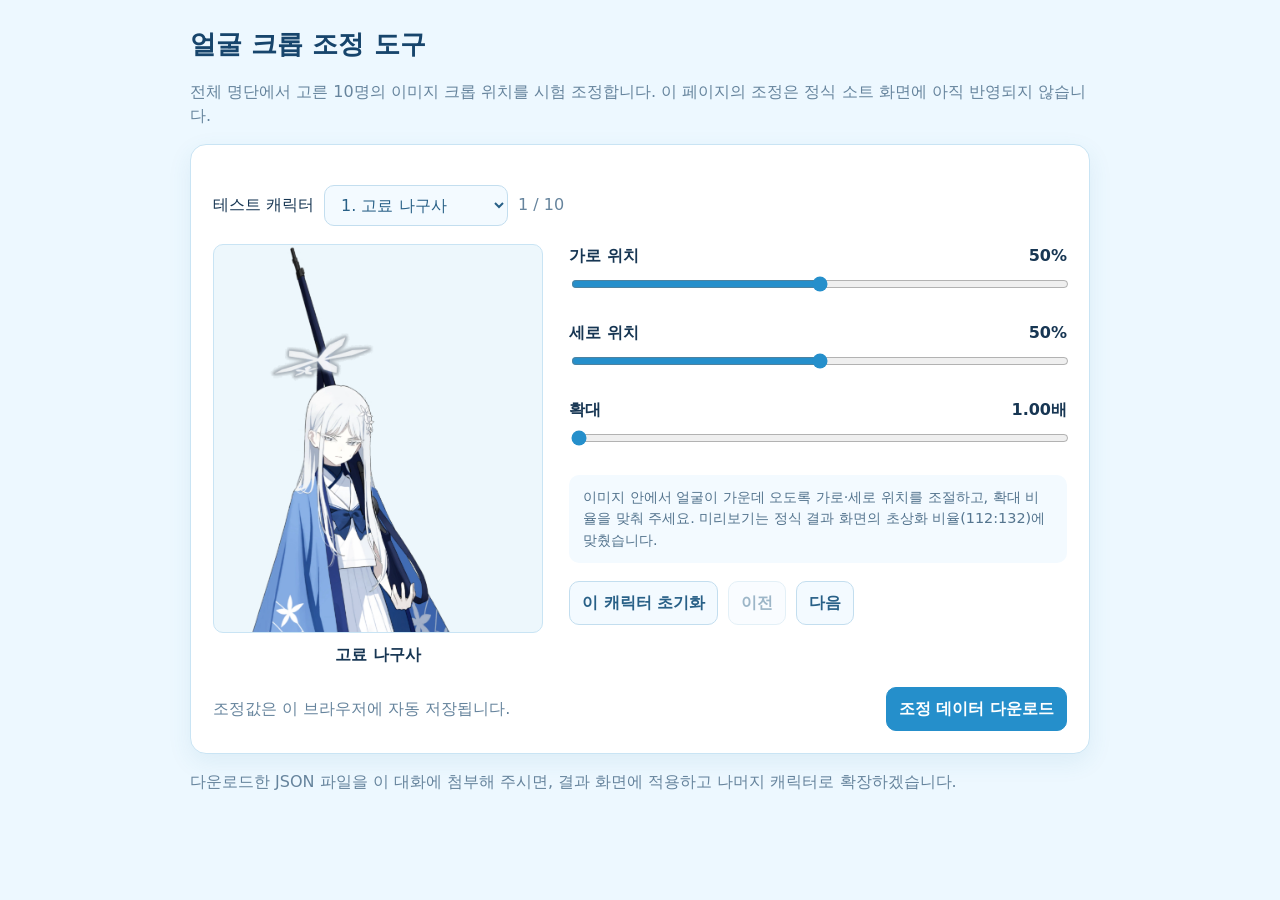
==== crop-editor.html @ 40ef33fc "Add pilot portrait crop editor" ====
<!doctype html>
<html lang="ko">
<head>
  <meta charset="utf-8">
  <meta name="viewport" content="width=device-width, initial-scale=1">
  <meta name="theme-color" content="#edf8ff">
  <title>얼굴 크롭 조정 · 블루 아카이브 캐릭터 소트</title>
  <style>
    *{box-sizing:border-box}
    body{margin:0;padding:24px;background:#edf8ff;color:#173653;font-family:system-ui,-apple-system,"Noto Sans KR",sans-serif;line-height:1.5}
    main{max-width:900px;margin:0 auto}
    h1{margin:0 0 6px;color:#17456c;font-size:1.65rem}
    .muted{color:#66849d}
    .panel{padding:22px;background:#fff;border:1px solid #c9e4f4;border-radius:16px;box-shadow:0 8px 24px rgba(42,117,157,.09)}
    .toolbar{display:flex;gap:10px;align-items:center;flex-wrap:wrap;margin:18px 0}
    select,button{font:inherit;border:1px solid #c3deef;border-radius:10px;padding:9px 12px;background:#f3faff;color:#286087}
    button{font-weight:700;cursor:pointer}
    button:disabled{opacity:.45;cursor:not-allowed}
    .primary{background:#258fcb;color:#fff;border-color:#258fcb}
    .workspace{display:grid;grid-template-columns:minmax(250px,330px) minmax(260px,1fr);gap:26px;align-items:start}
    .preview-wrap{width:100%;aspect-ratio:112/132;overflow:hidden;background:#edf7fc;border:1px solid #c9e4f4;border-radius:10px;display:grid;place-items:center}
    #preview{width:100%;height:100%;object-fit:cover;transform:scale(1);transform-origin:center}
    .preview-caption{text-align:center;font-weight:750;margin:10px 0 0}
    .control{margin:0 0 22px}
    .control-head{display:flex;justify-content:space-between;gap:10px;margin-bottom:6px;font-weight:700}
    input[type=range]{width:100%;accent-color:#258fcb}
    .help{padding:12px 14px;border-radius:10px;background:#f3faff;color:#54748e;font-size:.9rem}
    .footer{display:flex;justify-content:space-between;align-items:center;gap:12px;flex-wrap:wrap;margin-top:20px}
    @media(max-width:650px){body{padding:14px}.panel{padding:16px}.workspace{grid-template-columns:1fr}.preview-wrap{max-width:280px;margin:auto}}
  </style>
</head>
<body>
<main>
  <h1>얼굴 크롭 조정 도구</h1>
  <p class="muted">전체 명단에서 고른 10명의 이미지 크롭 위치를 시험 조정합니다. 이 페이지의 조정은 정식 소트 화면에 아직 반영되지 않습니다.</p>
  <section class="panel">
    <div class="toolbar">
      <label for="characterSelect">테스트 캐릭터</label>
      <select id="characterSelect" disabled><option>불러오는 중…</option></select>
      <span id="progress" class="muted"></span>
    </div>
    <div class="workspace">
      <div>
        <div class="preview-wrap"><img id="preview" alt=""></div>
        <p id="characterName" class="preview-caption"></p>
      </div>
      <div>
        <div class="control">
          <div class="control-head"><label for="xRange">가로 위치</label><output id="xValue">50%</output></div>
          <input id="xRange" type="range" min="0" max="100" value="50">
        </div>
        <div class="control">
          <div class="control-head"><label for="yRange">세로 위치</label><output id="yValue">50%</output></div>
          <input id="yRange" type="range" min="0" max="100" value="50">
        </div>
        <div class="control">
          <div class="control-head"><label for="zoomRange">확대</label><output id="zoomValue">1.00배</output></div>
          <input id="zoomRange" type="range" min="100" max="300" value="100">
        </div>
        <p class="help">이미지 안에서 얼굴이 가운데 오도록 가로·세로 위치를 조절하고, 확대 비율을 맞춰 주세요. 미리보기는 정식 결과 화면의 초상화 비율(112:132)에 맞췄습니다.</p>
        <div class="toolbar">
          <button id="resetButton" type="button">이 캐릭터 초기화</button>
          <button id="prevButton" type="button">이전</button>
          <button id="nextButton" type="button">다음</button>
        </div>
      </div>
    </div>
    <div class="footer">
      <span id="saveStatus" class="muted">조정값은 이 브라우저에 자동 저장됩니다.</span>
      <button id="downloadButton" class="primary" type="button" disabled>조정 데이터 다운로드</button>
    </div>
  </section>
  <p class="muted">다운로드한 JSON 파일을 이 대화에 첨부해 주시면, 결과 화면에 적용하고 나머지 캐릭터로 확장하겠습니다.</p>
</main>
<script>
(() => {
  const $ = id => document.getElementById(id);
  const STORAGE_KEY = "ba-sorter-crop-test-v1";
  let characters = [];
  let settings = {};
  let index = 0;

  function current() { return characters[index]; }
  function defaults() { return {x:50,y:50,zoom:1}; }
  function getSetting(c) { return settings[c.id] || defaults(); }
  function save() {
    try { localStorage.setItem(STORAGE_KEY, JSON.stringify(settings)); } catch {}
    $("saveStatus").textContent = "조정값이 이 브라우저에 자동 저장되었습니다.";
  }
  function render() {
    const c = current();
    if (!c) return;
    const s = getSetting(c);
    $("characterSelect").value = c.id;
    $("preview").src = c.image || "";
    $("preview").alt = c.name;
    $("characterName").textContent = c.name;
    $("xRange").value = s.x;
    $("yRange").value = s.y;
    $("zoomRange").value = Math.round(s.zoom * 100);
    $("xValue").textContent = s.x + "%";
    $("yValue").textContent = s.y + "%";
    $("zoomValue").textContent = s.zoom.toFixed(2) + "배";
    $("preview").style.objectPosition = s.x + "% " + s.y + "%";
    $("preview").style.transform = "scale(" + s.zoom + ")";
    $("progress").textContent = (index + 1) + " / " + characters.length;
    $("prevButton").disabled = index === 0;
    $("nextButton").disabled = index === characters.length - 1;
  }
  function update(key, value) {
    const c = current();
    const s = {...getSetting(c)};
    s[key] = key === "zoom" ? value / 100 : value;
    settings[c.id] = s;
    save();
    render();
  }
  async function init() {
    try {
      const response = await fetch("characters.json");
      if (!response.ok) throw new Error("characters.json을 불러오지 못했습니다.");
      const raw = await response.json();
      const all = (Array.isArray(raw) ? raw : raw.characters || []).filter(c => c && c.id && c.name && c.image);
      if (!all.length) throw new Error("이미지가 등록된 캐릭터가 없습니다.");
      const count = Math.min(10, all.length);
      characters = Array.from({length:count}, (_,i) => all[Math.round(i * (all.length - 1) / Math.max(1,count - 1))]);
      try { settings = JSON.parse(localStorage.getItem(STORAGE_KEY) || "{}") || {}; } catch { settings = {}; }
      $("characterSelect").replaceChildren(...characters.map((c,i) => {
        const option = document.createElement("option");
        option.value = c.id;
        option.textContent = (i+1) + ". " + c.name;
        return option;
      }));
      $("characterSelect").disabled = false;
      $("downloadButton").disabled = false;
      render();
    } catch (error) {
      $("characterSelect").replaceChildren(new Option(error.message));
      $("saveStatus").textContent = error.message;
    }
  }
  $("characterSelect").addEventListener("change", e => {
    index = characters.findIndex(c => c.id === e.target.value);
    render();
  });
  $("xRange").addEventListener("input", e => update("x", Number(e.target.value)));
  $("yRange").addEventListener("input", e => update("y", Number(e.target.value)));
  $("zoomRange").addEventListener("input", e => update("zoom", Number(e.target.value)));
  $("resetButton").addEventListener("click", () => {
    delete settings[current().id];
    save();
    render();
  });
  $("prevButton").addEventListener("click", () => { index = Math.max(0,index-1); render(); });
  $("nextButton").addEventListener("click", () => { index = Math.min(characters.length-1,index+1); render(); });
  $("downloadButton").addEventListener("click", () => {
    const output = {
      version: 1,
      note: "Pilot crop settings; values are normalized percentages and zoom multiplier.",
      crops: Object.fromEntries(characters.filter(c => settings[c.id]).map(c => [c.id, settings[c.id]]))
    };
    const blob = new Blob([JSON.stringify(output,null,2)], {type:"application/json"});
    const url = URL.createObjectURL(blob);
    const a = document.createElement("a");
    a.href = url;
    a.download = "crop-settings-test.json";
    a.click();
    URL.revokeObjectURL(url);
    $("saveStatus").textContent = "테스트 조정 데이터 파일을 다운로드했습니다.";
  });
  init();
})();
</script>
</body>
</html>
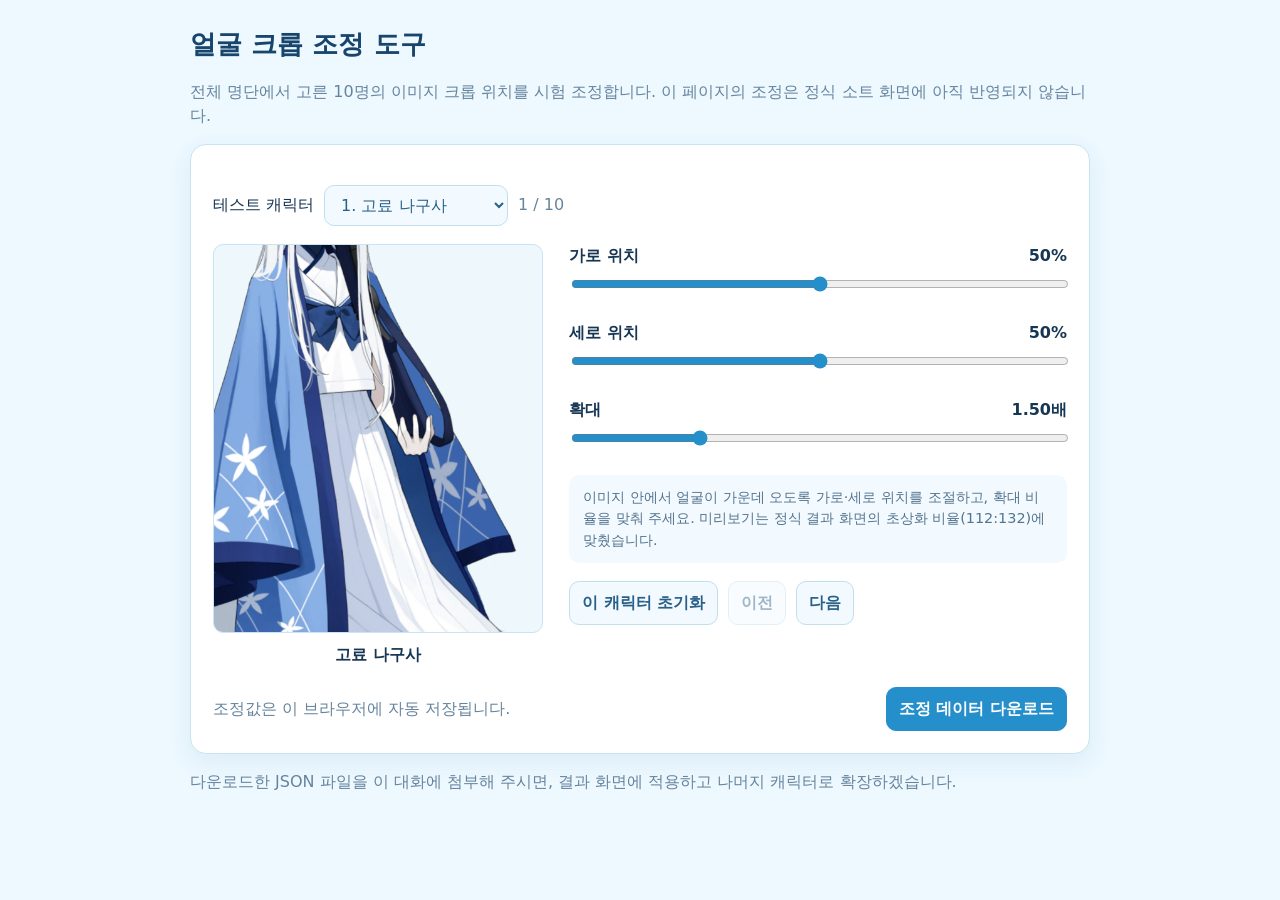
==== commit 0e532a24: "Fix independent portrait crop positioning controls" ====
--- a/crop-editor.html
+++ b/crop-editor.html
@@ -18,8 +18,8 @@
     button:disabled{opacity:.45;cursor:not-allowed}
     .primary{background:#258fcb;color:#fff;border-color:#258fcb}
     .workspace{display:grid;grid-template-columns:minmax(250px,330px) minmax(260px,1fr);gap:26px;align-items:start}
-    .preview-wrap{width:100%;aspect-ratio:112/132;overflow:hidden;background:#edf7fc;border:1px solid #c9e4f4;border-radius:10px;display:grid;place-items:center}
-    #preview{width:100%;height:100%;object-fit:cover;transform:scale(1);transform-origin:center}
+    .preview-wrap{position:relative;width:100%;aspect-ratio:112/132;overflow:hidden;background:#edf7fc;border:1px solid #c9e4f4;border-radius:10px}
+    #preview{position:absolute;display:block;max-width:none;max-height:none;object-fit:cover;transform-origin:top left;pointer-events:none}
     .preview-caption{text-align:center;font-weight:750;margin:10px 0 0}
     .control{margin:0 0 22px}
     .control-head{display:flex;justify-content:space-between;gap:10px;margin-bottom:6px;font-weight:700}
@@ -81,7 +81,7 @@
   let index = 0;
 
   function current() { return characters[index]; }
-  function defaults() { return {x:50,y:50,zoom:1}; }
+  function defaults() { return {x:50,y:50,zoom:1.5}; }
   function getSetting(c) { return settings[c.id] || defaults(); }
   function save() {
     try { localStorage.setItem(STORAGE_KEY, JSON.stringify(settings)); } catch {}
@@ -101,8 +101,12 @@
     $("xValue").textContent = s.x + "%";
     $("yValue").textContent = s.y + "%";
     $("zoomValue").textContent = s.zoom.toFixed(2) + "배";
-    $("preview").style.objectPosition = s.x + "% " + s.y + "%";
-    $("preview").style.transform = "scale(" + s.zoom + ")";
+    const size = (s.zoom * 100) + "%";
+    $("preview").style.width = size;
+    $("preview").style.height = size;
+    $("preview").style.left = s.x + "%";
+    $("preview").style.top = s.y + "%";
+    $("preview").style.transform = "translate(-" + s.x + "%,-" + s.y + "%)";
     $("progress").textContent = (index + 1) + " / " + characters.length;
     $("prevButton").disabled = index === 0;
     $("nextButton").disabled = index === characters.length - 1;
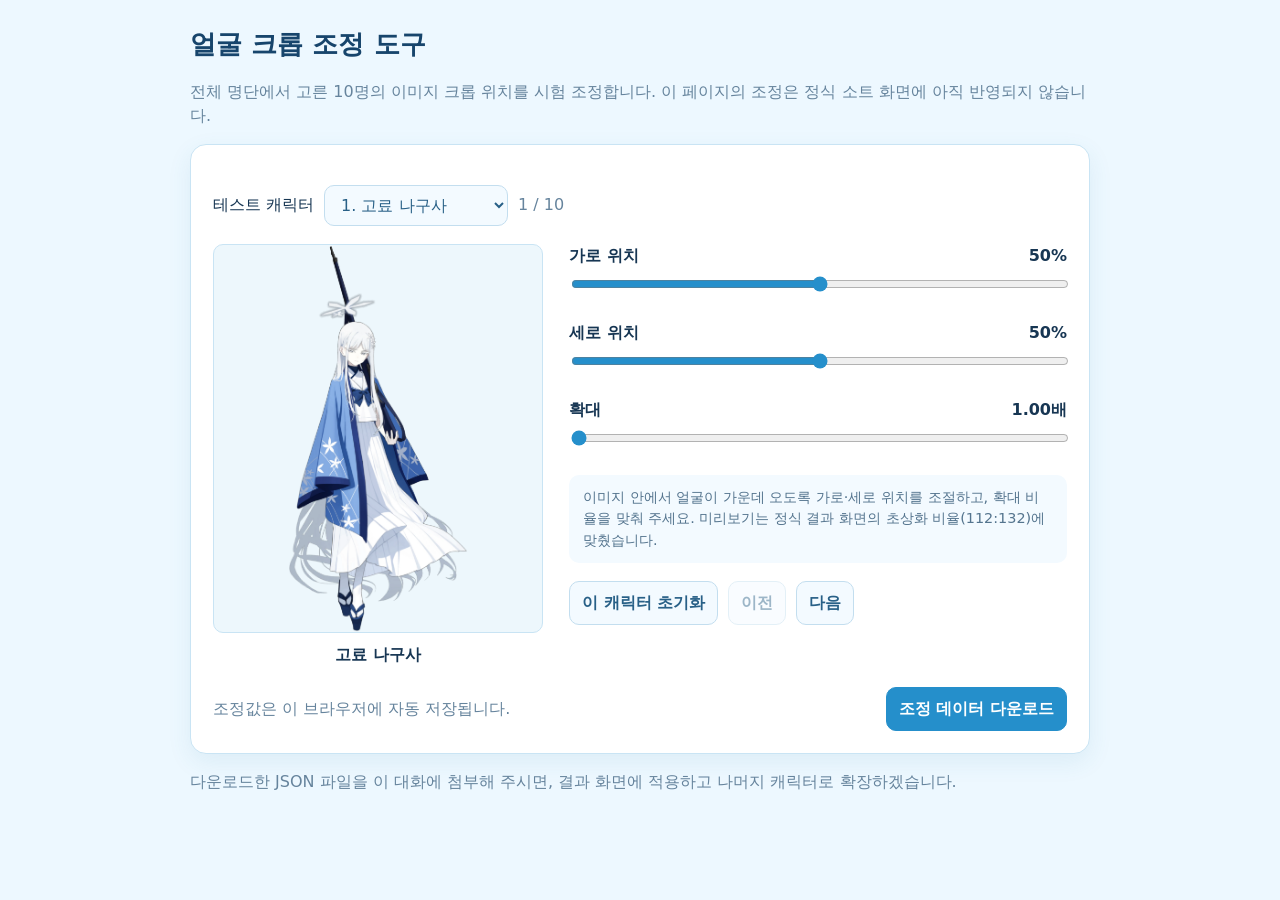
==== commit 3743dd0f: "Fix crop preview to show full portrait at minimum zoom" ====
--- a/crop-editor.html
+++ b/crop-editor.html
@@ -19,7 +19,7 @@
     .primary{background:#258fcb;color:#fff;border-color:#258fcb}
     .workspace{display:grid;grid-template-columns:minmax(250px,330px) minmax(260px,1fr);gap:26px;align-items:start}
     .preview-wrap{position:relative;width:100%;aspect-ratio:112/132;overflow:hidden;background:#edf7fc;border:1px solid #c9e4f4;border-radius:10px}
-    #preview{position:absolute;display:block;max-width:none;max-height:none;object-fit:cover;transform-origin:top left;pointer-events:none}
+    #preview{position:absolute;display:block;max-width:none;max-height:none;object-fit:fill;transform-origin:top left;pointer-events:none}
     .preview-caption{text-align:center;font-weight:750;margin:10px 0 0}
     .control{margin:0 0 22px}
     .control-head{display:flex;justify-content:space-between;gap:10px;margin-bottom:6px;font-weight:700}
@@ -75,13 +75,13 @@
 <script>
 (() => {
   const $ = id => document.getElementById(id);
-  const STORAGE_KEY = "ba-sorter-crop-test-v1";
+  const STORAGE_KEY = "ba-sorter-crop-test-v3";
   let characters = [];
   let settings = {};
   let index = 0;
 
   function current() { return characters[index]; }
-  function defaults() { return {x:50,y:50,zoom:1.5}; }
+  function defaults() { return {x:50,y:50,zoom:1}; }
   function getSetting(c) { return settings[c.id] || defaults(); }
   function save() {
     try { localStorage.setItem(STORAGE_KEY, JSON.stringify(settings)); } catch {}
@@ -101,15 +101,29 @@
     $("xValue").textContent = s.x + "%";
     $("yValue").textContent = s.y + "%";
     $("zoomValue").textContent = s.zoom.toFixed(2) + "배";
-    const size = (s.zoom * 100) + "%";
-    $("preview").style.width = size;
-    $("preview").style.height = size;
-    $("preview").style.left = s.x + "%";
-    $("preview").style.top = s.y + "%";
-    $("preview").style.transform = "translate(-" + s.x + "%,-" + s.y + "%)";
+    applyCrop(s);
     $("progress").textContent = (index + 1) + " / " + characters.length;
     $("prevButton").disabled = index === 0;
     $("nextButton").disabled = index === characters.length - 1;
+  }
+  function applyCrop(s = getSetting(current())) {
+    const wrap = document.querySelector(".preview-wrap");
+    const img = $("preview");
+    if (!wrap || !img.naturalWidth || !img.naturalHeight) return;
+    const frameW = wrap.clientWidth;
+    const frameH = wrap.clientHeight;
+    const fit = Math.min(frameW / img.naturalWidth, frameH / img.naturalHeight);
+    const baseW = img.naturalWidth * fit;
+    const baseH = img.naturalHeight * fit;
+    const imageW = baseW * s.zoom;
+    const imageH = baseH * s.zoom;
+    const left = imageW <= frameW ? (frameW - imageW) / 2 : -(s.x / 100) * (imageW - frameW);
+    const top = imageH <= frameH ? (frameH - imageH) / 2 : -(s.y / 100) * (imageH - frameH);
+    img.style.width = imageW + "px";
+    img.style.height = imageH + "px";
+    img.style.left = left + "px";
+    img.style.top = top + "px";
+    img.style.transform = "none";
   }
   function update(key, value) {
     const c = current();
@@ -143,6 +157,8 @@
       $("saveStatus").textContent = error.message;
     }
   }
+  $("preview").addEventListener("load", () => applyCrop());
+  window.addEventListener("resize", () => applyCrop());
   $("characterSelect").addEventListener("change", e => {
     index = characters.findIndex(c => c.id === e.target.value);
     render();
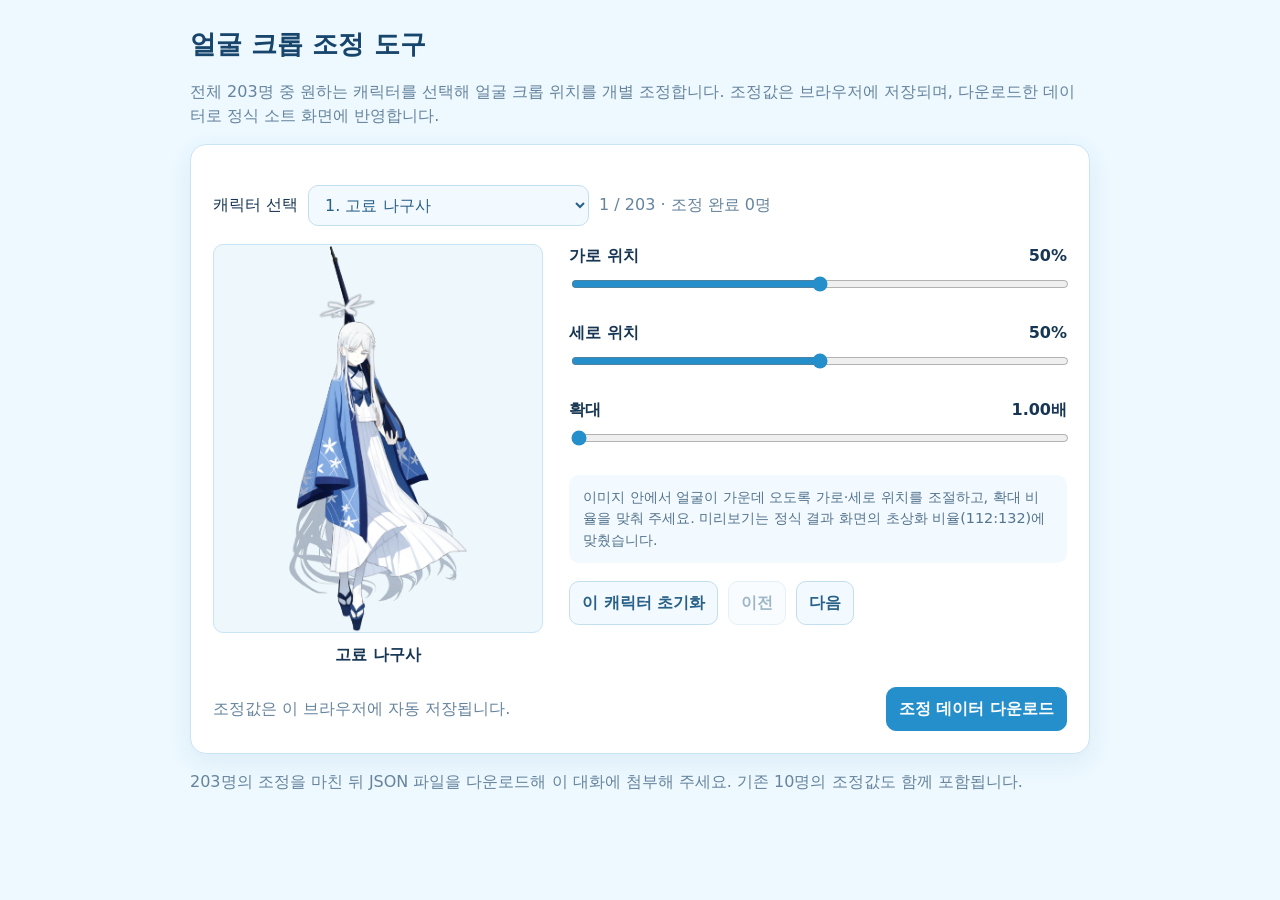
==== commit f2dff7af: "Expand portrait crop editor to full roster" ====
--- a/crop-editor.html
+++ b/crop-editor.html
@@ -32,10 +32,10 @@
 <body>
 <main>
   <h1>얼굴 크롭 조정 도구</h1>
-  <p class="muted">전체 명단에서 고른 10명의 이미지 크롭 위치를 시험 조정합니다. 이 페이지의 조정은 정식 소트 화면에 아직 반영되지 않습니다.</p>
+  <p class="muted">전체 203명 중 원하는 캐릭터를 선택해 얼굴 크롭 위치를 개별 조정합니다. 조정값은 브라우저에 저장되며, 다운로드한 데이터로 정식 소트 화면에 반영합니다.</p>
   <section class="panel">
     <div class="toolbar">
-      <label for="characterSelect">테스트 캐릭터</label>
+      <label for="characterSelect">캐릭터 선택</label>
       <select id="characterSelect" disabled><option>불러오는 중…</option></select>
       <span id="progress" class="muted"></span>
     </div>
@@ -55,7 +55,7 @@
         </div>
         <div class="control">
           <div class="control-head"><label for="zoomRange">확대</label><output id="zoomValue">1.00배</output></div>
-          <input id="zoomRange" type="range" min="100" max="300" value="100">
+          <input id="zoomRange" type="range" min="100" max="500" value="100">
         </div>
         <p class="help">이미지 안에서 얼굴이 가운데 오도록 가로·세로 위치를 조절하고, 확대 비율을 맞춰 주세요. 미리보기는 정식 결과 화면의 초상화 비율(112:132)에 맞췄습니다.</p>
         <div class="toolbar">
@@ -70,7 +70,7 @@
       <button id="downloadButton" class="primary" type="button" disabled>조정 데이터 다운로드</button>
     </div>
   </section>
-  <p class="muted">다운로드한 JSON 파일을 이 대화에 첨부해 주시면, 결과 화면에 적용하고 나머지 캐릭터로 확장하겠습니다.</p>
+  <p class="muted">203명의 조정을 마친 뒤 JSON 파일을 다운로드해 이 대화에 첨부해 주세요. 기존 10명의 조정값도 함께 포함됩니다.</p>
 </main>
 <script>
 (() => {
@@ -102,7 +102,7 @@
     $("yValue").textContent = s.y + "%";
     $("zoomValue").textContent = s.zoom.toFixed(2) + "배";
     applyCrop(s);
-    $("progress").textContent = (index + 1) + " / " + characters.length;
+    $("progress").textContent = (index + 1) + " / " + characters.length + " · 조정 완료 " + characters.filter(ch => !!settings[ch.id]).length + "명";
     $("prevButton").disabled = index === 0;
     $("nextButton").disabled = index === characters.length - 1;
   }
@@ -140,8 +140,7 @@
       const raw = await response.json();
       const all = (Array.isArray(raw) ? raw : raw.characters || []).filter(c => c && c.id && c.name && c.image);
       if (!all.length) throw new Error("이미지가 등록된 캐릭터가 없습니다.");
-      const count = Math.min(10, all.length);
-      characters = Array.from({length:count}, (_,i) => all[Math.round(i * (all.length - 1) / Math.max(1,count - 1))]);
+      characters = all;
       try { settings = JSON.parse(localStorage.getItem(STORAGE_KEY) || "{}") || {}; } catch { settings = {}; }
       $("characterSelect").replaceChildren(...characters.map((c,i) => {
         const option = document.createElement("option");
@@ -176,14 +175,14 @@
   $("downloadButton").addEventListener("click", () => {
     const output = {
       version: 1,
-      note: "Pilot crop settings; values are normalized percentages and zoom multiplier.",
+      note: "Individual portrait crop settings; values are normalized percentages and zoom multiplier.",
       crops: Object.fromEntries(characters.filter(c => settings[c.id]).map(c => [c.id, settings[c.id]]))
     };
     const blob = new Blob([JSON.stringify(output,null,2)], {type:"application/json"});
     const url = URL.createObjectURL(blob);
     const a = document.createElement("a");
     a.href = url;
-    a.download = "crop-settings-test.json";
+    a.download = "crop-settings-all.json";
     a.click();
     URL.revokeObjectURL(url);
     $("saveStatus").textContent = "테스트 조정 데이터 파일을 다운로드했습니다.";
